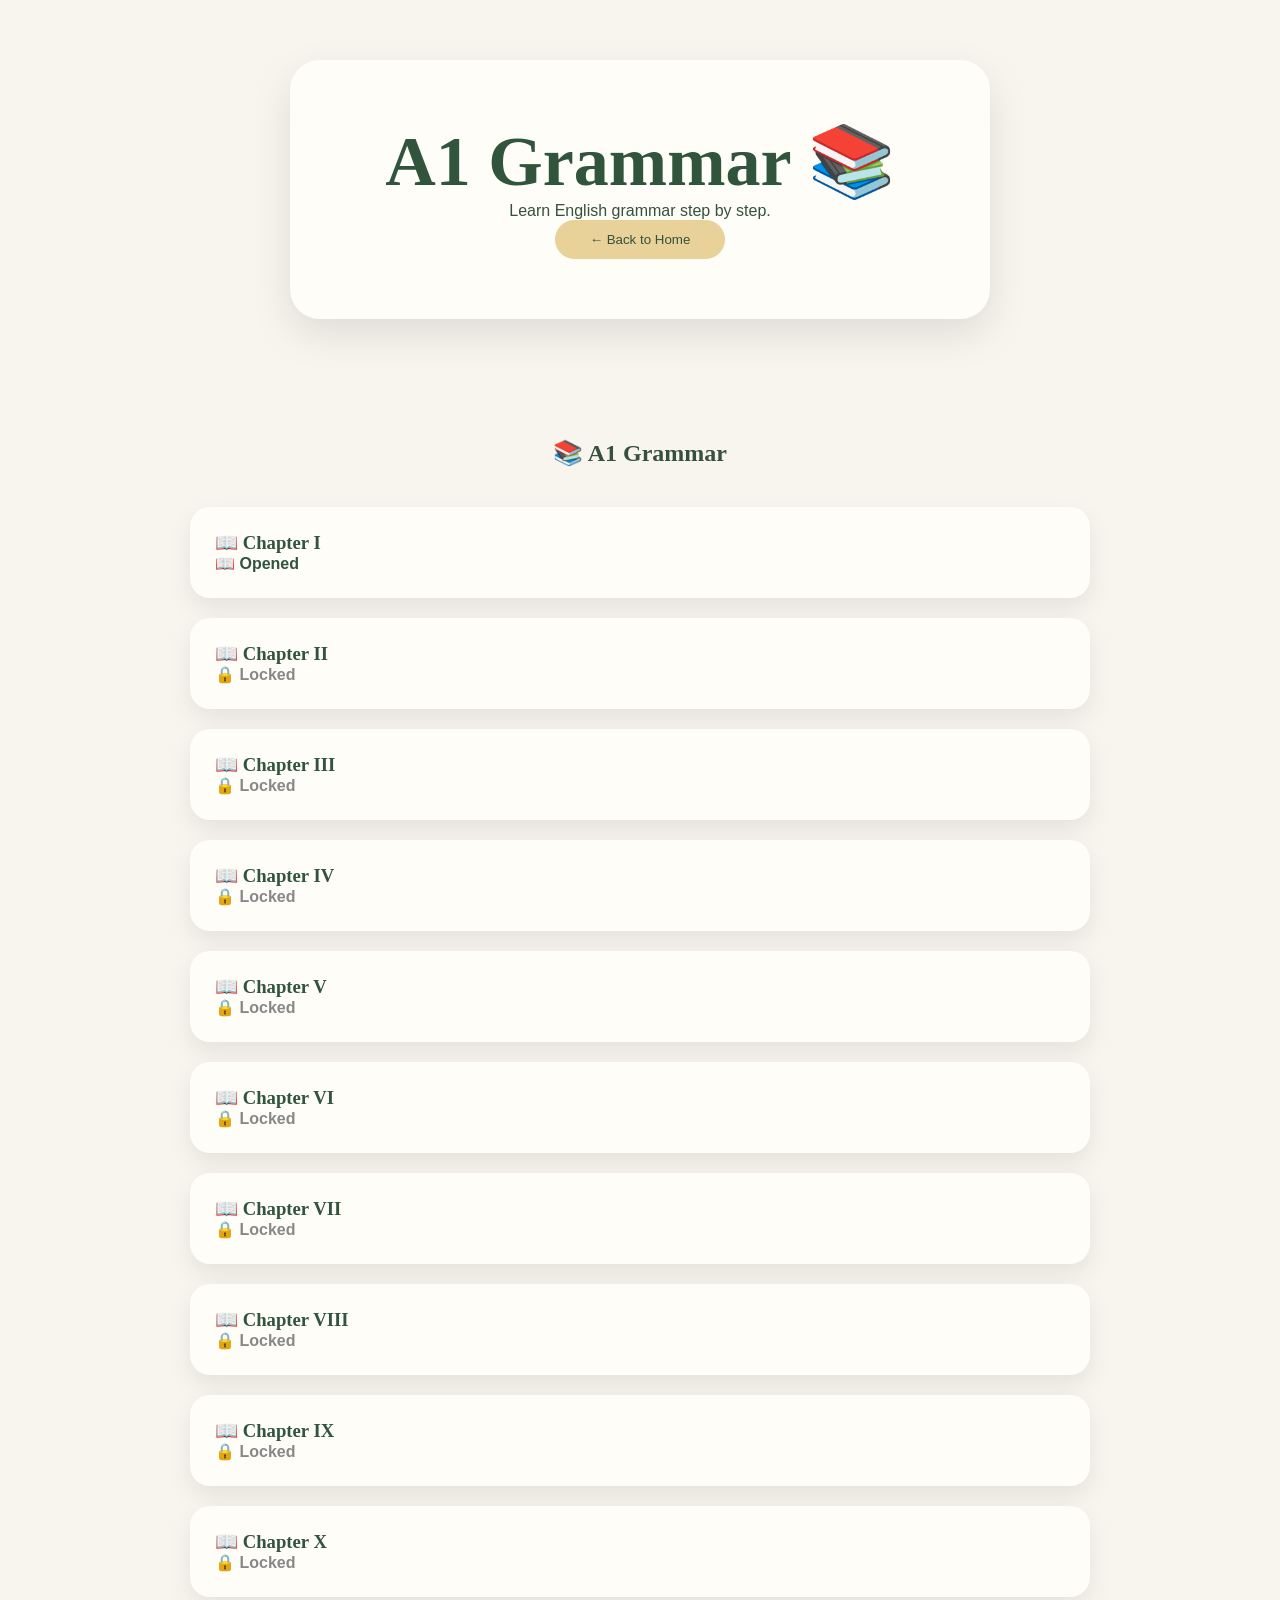
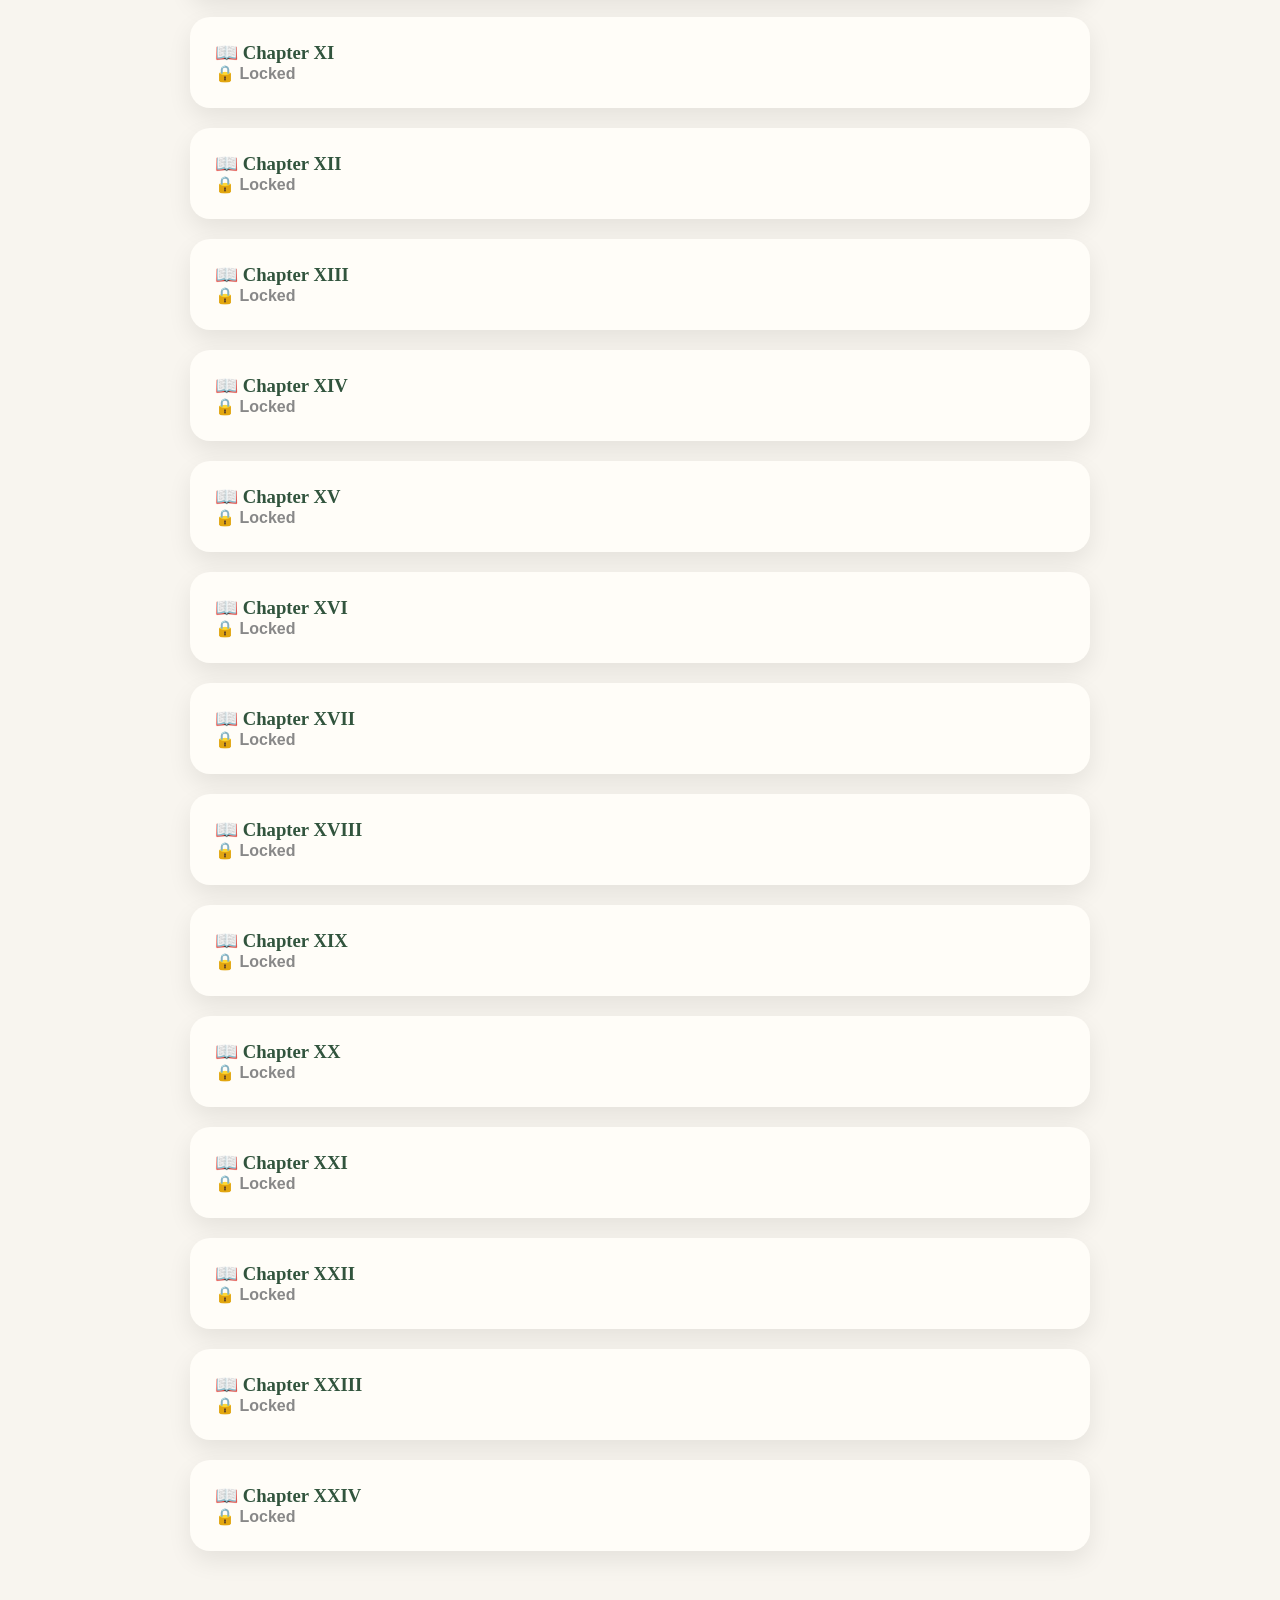
==== a1-grammar.html @ ec6d0ce6 "Update a1-grammar.html" ====
<!DOCTYPE html>
<html lang="en">
<head>
<meta charset="UTF-8">
<meta name="viewport" content="width=device-width, initial-scale=1.0">
<title>A1 Grammar | Moonleaf</title>
<link rel="stylesheet" href="style.css">
</head>

<body>

<header class="hero">
<div class="hero-card">

<h1>A1 Grammar 📚</h1>

<p>Learn English grammar step by step.</p>

<button onclick="location.href='index.html'">
← Back to Home
</button>

</div>
</header>

<section class="grammar-library">

<h2>📚 A1 Grammar</h2>

<div class="chapter-card" onclick="toggleLesson()">

    <h3>📖 Chapter I</h3>

    <span class="opened-text">📖 Opened</span>

</div>

<div id="lesson1" class="lesson-content">

    <h2>The Verb "to be"</h2>

    <h3>📖 Theory</h3>

    <p>
        The verb <b>to be</b> means <b>am / is / are</b>.
        It is one of the most important verbs in English.
    </p>

    <table>

        <tr>
            <th>Subject</th>
            <th>Verb</th>
        </tr>

        <tr>
            <td>I</td>
            <td>am</td>
        </tr>

        <tr>
            <td>He / She / It</td>
            <td>is</td>
        </tr>

        <tr>
            <td>You / We / They</td>
            <td>are</td>
        </tr>

    </table>

    <h3>✨ Examples</h3>

    <p>I am a student.</p>

    <p>She is happy.</p>

    <p>They are friends.</p>

</div>

<div class="chapter-card">
    <h3>📖 Chapter II</h3>
    <span class="locked-text">🔒 Locked</span>
</div>

<div class="chapter-card">
    <h3>📖 Chapter III</h3>
    <span class="locked-text">🔒 Locked</span>
</div>

<div class="chapter-card">
    <h3>📖 Chapter IV</h3>
    <span class="locked-text">🔒 Locked</span>
</div>

<div class="chapter-card">
    <h3>📖 Chapter V</h3>
    <span class="locked-text">🔒 Locked</span>
</div>

<div class="chapter-card">
    <h3>📖 Chapter VI</h3>
    <span class="locked-text">🔒 Locked</span>
</div>

<div class="chapter-card">
    <h3>📖 Chapter VII</h3>
    <span class="locked-text">🔒 Locked</span>
</div>

<div class="chapter-card">
    <h3>📖 Chapter VIII</h3>
    <span class="locked-text">🔒 Locked</span>
</div>

<div class="chapter-card">
    <h3>📖 Chapter IX</h3>
    <span class="locked-text">🔒 Locked</span>
</div>

<div class="chapter-card">
    <h3>📖 Chapter X</h3>
    <span class="locked-text">🔒 Locked</span>
</div>

<div class="chapter-card">
    <h3>📖 Chapter XI</h3>
    <span class="locked-text">🔒 Locked</span>
</div>

<div class="chapter-card">
    <h3>📖 Chapter XII</h3>
    <span class="locked-text">🔒 Locked</span>
</div>

<div class="chapter-card">
    <h3>📖 Chapter XIII</h3>
    <span class="locked-text">🔒 Locked</span>
</div>

<div class="chapter-card">
    <h3>📖 Chapter XIV</h3>
    <span class="locked-text">🔒 Locked</span>
</div>

<div class="chapter-card">
    <h3>📖 Chapter XV</h3>
    <span class="locked-text">🔒 Locked</span>
</div>

<div class="chapter-card">
    <h3>📖 Chapter XVI</h3>
    <span class="locked-text">🔒 Locked</span>
</div>

<div class="chapter-card">
    <h3>📖 Chapter XVII</h3>
    <span class="locked-text">🔒 Locked</span>
</div>

<div class="chapter-card">
    <h3>📖 Chapter XVIII</h3>
    <span class="locked-text">🔒 Locked</span>
</div>

<div class="chapter-card">
    <h3>📖 Chapter XIX</h3>
    <span class="locked-text">🔒 Locked</span>
</div>

<div class="chapter-card">
    <h3>📖 Chapter XX</h3>
    <span class="locked-text">🔒 Locked</span>
</div>

<div class="chapter-card">
    <h3>📖 Chapter XXI</h3>
    <span class="locked-text">🔒 Locked</span>
</div>

<div class="chapter-card">
    <h3>📖 Chapter XXII</h3>
    <span class="locked-text">🔒 Locked</span>
</div>

<div class="chapter-card">
    <h3>📖 Chapter XXIII</h3>
    <span class="locked-text">🔒 Locked</span>
</div>

<div class="chapter-card">
    <h3>📖 Chapter XXIV</h3>
    <span class="locked-text">🔒 Locked</span>
</div>

</section>
---- style.css ----
/* ===== RESET ===== */

*{
    margin:0;
    padding:0;
    box-sizing:border-box;
}

body{
    font-family:'Poppins',sans-serif;
    background:#f8f5ef;
    color:#35513b;
}

/* ===== HERO ===== */

.hero{
    display:flex;
    justify-content:center;
    padding:60px 20px;
}

.hero-card{
    width:700px;
    background:#fffdf8;
    border-radius:30px;
    padding:60px;
    text-align:center;
    box-shadow:0 15px 40px rgba(0,0,0,.1);
}

.line{
    margin:20px 0;
    color:#d2b46d;
}

h1{
    font-family:'Playfair Display',serif;
    font-size:70px;
    color:#31543d;
}

.description{
    max-width:500px;
    margin:25px auto;
    line-height:1.8;
}

/* ===== BUTTONS ===== */

button{
    border:none;
    border-radius:30px;
    padding:12px 35px;
    background:#e8d29a;
    color:#35513b;
    cursor:pointer;
    transition:.3s;
}

button:hover{
    transform:translateY(-3px);
    background:#e2c77c;
}

/* ===== LEVELS ===== */

.levels{
    padding:60px 20px;
    text-align:center;
}

.levels h2{
    font-family:'Playfair Display',serif;
    font-size:42px;
    margin-bottom:40px;
}

/* ===== BOOKS ===== */

.books{
    display:flex;
    flex-direction:column;
    align-items:center;
    gap:30px;
}

.book-row{
    display:flex;
    justify-content:center;
    align-items:flex-start;
    gap:30px;
}

.book{
    width:260px;
    min-height:260px;

    padding:30px;

    border-radius:20px;

    color:white;

    background:linear-gradient(145deg,#4d7058,#2f4938);

    box-shadow:12px 18px 30px rgba(0,0,0,.2);

    transition:.4s;
}

.book:hover{
    transform:translateY(-15px);
}

.book.active{
    transform:translateX(-80px);
}

.book h3{
    font-family:'Playfair Display', serif;
    font-size:36px;
    margin:15px 0;
}

.book p{
    margin:15px 0 20px;
}

.book button{
    margin-top:15px;
}


/* Individual book colors */

.book-row:nth-child(2) .book{
    background:linear-gradient(145deg,#738c59,#4f6940);
}

.book-row:nth-child(3) .book{
    background:linear-gradient(145deg,#7b4a4a,#5c3131);
}

.book-row:nth-child(4) .book{
    background:linear-gradient(145deg,#335746,#223c31);
}

.book-row:nth-child(5) .book{
    background:linear-gradient(145deg,#3c4c78,#25355d);
}

.book-row:nth-child(6) .book{
    background:linear-gradient(145deg,#6a523c,#493625);
}

/* ===== LESSON PANEL ===== */

.lesson-panel{

    width:0;
    max-height:500px;

    opacity:0;

    overflow:hidden;

    background:#fffdf8;

    border-radius:20px;

    padding:0;

    transition:all .4s ease;

    box-shadow:0 15px 30px rgba(0,0,0,.1);

}

.lesson-panel.show{

    width:300px;

    opacity:1;

    padding:25px;

}

.lesson-panel h2{

    font-family:'Playfair Display',serif;

    font-size:28px;

    color:#35513b;

    margin-bottom:20px;

}

.lesson-panel button{

    display:block;

    width:100%;

    margin:10px 0;

    padding:12px;

    border:none;

    border-radius:20px;

    background:#e8d29a;

    color:#35513b;

    cursor:pointer;

    transition:.3s;

}

.lesson-panel button:hover{

    background:#dcc06d;

    transform:translateX(5px);

}

/* ===== TEST SECTION ===== */

.test{

    width:90%;
    max-width:700px;

    margin:80px auto;

    padding:40px;

    background:#fffdf8;

    border-radius:30px;

    text-align:center;

    box-shadow:0 15px 35px rgba(0,0,0,.08);

}

.test h2{

    font-family:'Playfair Display',serif;

    margin-bottom:20px;

}

.test p{

    margin-bottom:25px;

    color:#617563;

}

/* ===== FOOTER ===== */

footer{

    text-align:center;

    padding:40px;

}

footer h3{

    font-family:'Playfair Display',serif;

    margin-bottom:10px;

}

/* ===== RESPONSIVE ===== */

@media(max-width:900px){

    .hero-card{
        width:95%;
        padding:40px;
    }

    h1{
        font-size:50px;
    }

  .book-row{
    display:flex;
    flex-direction:row;
    justify-content:center;
    align-items:flex-start;
    gap:30px;
}

    }

    .book.active{

        transform:none;

    }

    .lesson-panel.show{

        width:260px;

    }

}

/* ===== LEVEL TEST ===== */

.progress{
    width:100%;
    height:12px;
    background:#e7e0cf;
    border-radius:20px;
    overflow:hidden;
    margin:25px 0;
}

.progress-bar{
    width:0%;
    height:100%;
    background:#6f8c6b;
    transition:.4s;
}

.answers{
    display:grid;
    gap:15px;
    margin:30px 0;
}

.answers button{
    width:100%;
    padding:15px;
}

.answers button.selected{
    background:#a8c89b;
    color:#fff;
}


/* ===== Grammar Chapters ===== */

.grammar-library{

    width:90%;
    max-width:900px;

    margin:60px auto;

}

.grammar-library h2{

    text-align:center;

    margin-bottom:40px;

    font-family:'Playfair Display',serif;

}

.chapter-card{

    background:#fffdf8;

    border-radius:20px;

    padding:25px;

    margin-bottom:20px;

    box-shadow:0 10px 25px rgba(0,0,0,.08);

    cursor:pointer;

    transition:.3s;

}

.chapter-card:hover{

    transform:translateY(-5px);

}

.chapter-card h3{

    font-family:'Playfair Display',serif;

    color:#31543d;

}

.chapter-card p{

    margin:10px 0;

    color:#617563;

}

.opened-text{

    color:#31543d;

    font-weight:600;

}

.locked{

    opacity:.6;

    cursor:not-allowed;

}

.locked-text{

    color:#888;

    font-weight:600;

}


.lesson-content{

    display:none;

    background:#fffdf8;

    padding:30px;

    margin-top:-10px;

    margin-bottom:30px;

    border-radius:20px;

    box-shadow:0 10px 25px rgba(0,0,0,.08);

}

.lesson-content.show{

    display:block;

}

.lesson-content h2{

    font-family:'Playfair Display',serif;

    margin-bottom:20px;

}

.lesson-content table{

    width:100%;

    border-collapse:collapse;

    margin:20px 0;

}

.lesson-content th,
.lesson-content td{

    border:1px solid #ddd;

    padding:12px;

    text-align:center;

}

.lesson-content th{

    background:#e8d29a;

}
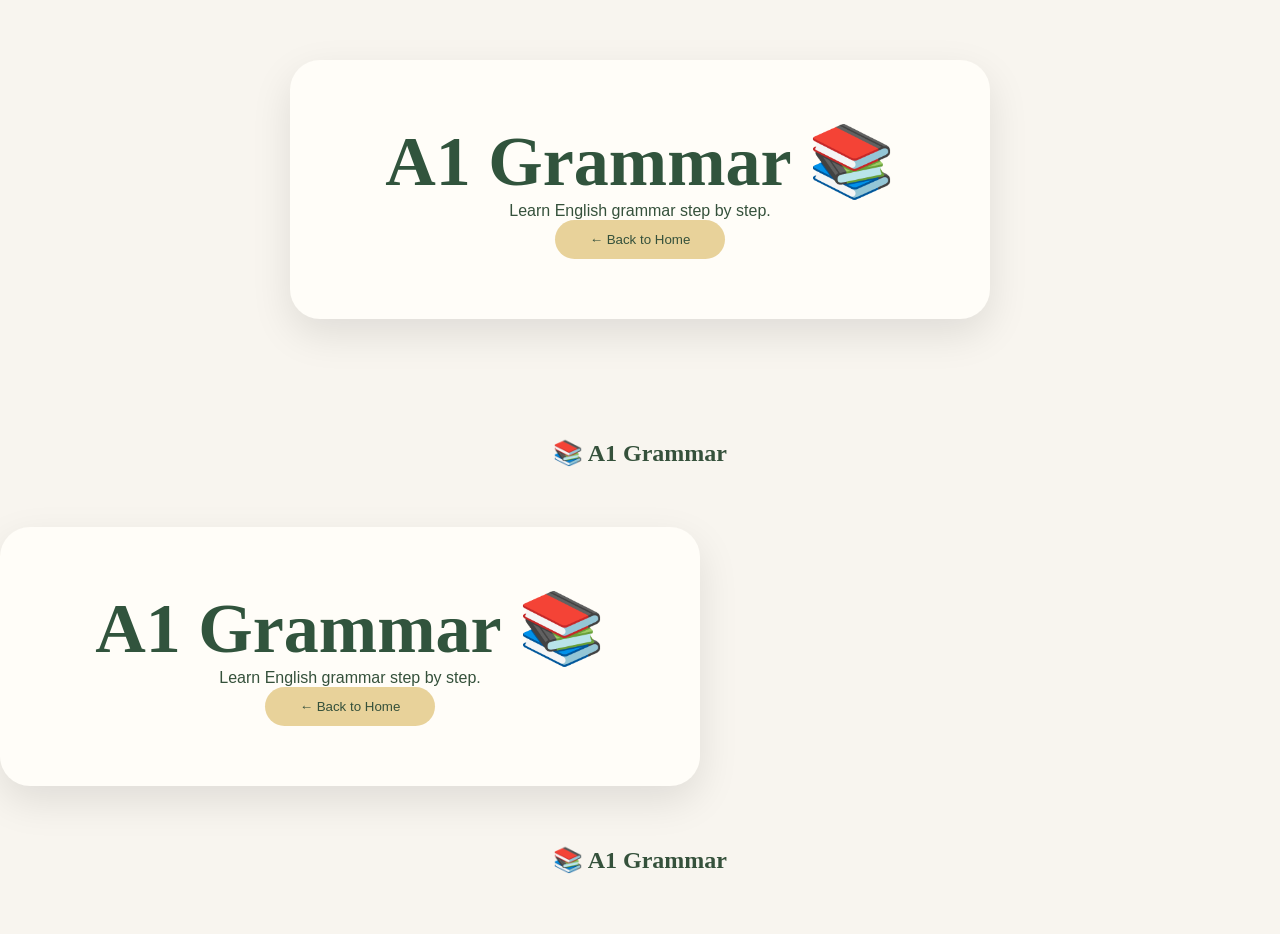
==== commit 4aaf50d8: "Update a1-grammar.html" ====
--- a/a1-grammar.html
+++ b/a1-grammar.html
@@ -10,6 +10,7 @@
 <body>
 
 <header class="hero">
+
 <div class="hero-card">
 
 <h1>A1 Grammar 📚</h1>
@@ -21,178 +22,59 @@
 </button>
 
 </div>
+
 </header>
 
 <section class="grammar-library">
 
 <h2>📚 A1 Grammar</h2>
 
-<div class="chapter-card" onclick="toggleLesson()">
+<!-- Chapters will be created automatically -->
+<div id="chapter-list"></div>
 
-    <h3>📖 Chapter I</h3>
+<!-- Lesson -->
+<div id="lesson-container">
 
-    <span class="opened-text">📖 Opened</span>
+    <!-- PASTE YOUR lesson1 HERE -->
 
 </div>
 
-<div id="lesson1" class="lesson-content">
+</section>
 
-    <h2>The Verb "to be"</h2>
+<div class="hero-card">
 
-    <h3>📖 Theory</h3>
+<h1>A1 Grammar 📚</h1>
 
-    <p>
-        The verb <b>to be</b> means <b>am / is / are</b>.
-        It is one of the most important verbs in English.
-    </p>
+<p>Learn English grammar step by step.</p>
 
-    <table>
-
-        <tr>
-            <th>Subject</th>
-            <th>Verb</th>
-        </tr>
-
-        <tr>
-            <td>I</td>
-            <td>am</td>
-        </tr>
-
-        <tr>
-            <td>He / She / It</td>
-            <td>is</td>
-        </tr>
-
-        <tr>
-            <td>You / We / They</td>
-            <td>are</td>
-        </tr>
-
-    </table>
-
-    <h3>✨ Examples</h3>
-
-    <p>I am a student.</p>
-
-    <p>She is happy.</p>
-
-    <p>They are friends.</p>
+<button onclick="location.href='index.html'">
+← Back to Home
+</button>
 
 </div>
 
-<div class="chapter-card">
-    <h3>📖 Chapter II</h3>
-    <span class="locked-text">🔒 Locked</span>
-</div>
+</header>
 
-<div class="chapter-card">
-    <h3>📖 Chapter III</h3>
-    <span class="locked-text">🔒 Locked</span>
-</div>
+<section class="grammar-library">
 
-<div class="chapter-card">
-    <h3>📖 Chapter IV</h3>
-    <span class="locked-text">🔒 Locked</span>
-</div>
+<h2>📚 A1 Grammar</h2>
 
-<div class="chapter-card">
-    <h3>📖 Chapter V</h3>
-    <span class="locked-text">🔒 Locked</span>
-</div>
+<!-- Chapters will be created automatically -->
+<div id="chapter-list"></div>
 
-<div class="chapter-card">
-    <h3>📖 Chapter VI</h3>
-    <span class="locked-text">🔒 Locked</span>
-</div>
+<!-- Lesson -->
+<div id="lesson-container">
 
-<div class="chapter-card">
-    <h3>📖 Chapter VII</h3>
-    <span class="locked-text">🔒 Locked</span>
-</div>
+    <!-- PASTE YOUR lesson1 HERE -->
 
-<div class="chapter-card">
-    <h3>📖 Chapter VIII</h3>
-    <span class="locked-text">🔒 Locked</span>
-</div>
-
-<div class="chapter-card">
-    <h3>📖 Chapter IX</h3>
-    <span class="locked-text">🔒 Locked</span>
-</div>
-
-<div class="chapter-card">
-    <h3>📖 Chapter X</h3>
-    <span class="locked-text">🔒 Locked</span>
-</div>
-
-<div class="chapter-card">
-    <h3>📖 Chapter XI</h3>
-    <span class="locked-text">🔒 Locked</span>
-</div>
-
-<div class="chapter-card">
-    <h3>📖 Chapter XII</h3>
-    <span class="locked-text">🔒 Locked</span>
-</div>
-
-<div class="chapter-card">
-    <h3>📖 Chapter XIII</h3>
-    <span class="locked-text">🔒 Locked</span>
-</div>
-
-<div class="chapter-card">
-    <h3>📖 Chapter XIV</h3>
-    <span class="locked-text">🔒 Locked</span>
-</div>
-
-<div class="chapter-card">
-    <h3>📖 Chapter XV</h3>
-    <span class="locked-text">🔒 Locked</span>
-</div>
-
-<div class="chapter-card">
-    <h3>📖 Chapter XVI</h3>
-    <span class="locked-text">🔒 Locked</span>
-</div>
-
-<div class="chapter-card">
-    <h3>📖 Chapter XVII</h3>
-    <span class="locked-text">🔒 Locked</span>
-</div>
-
-<div class="chapter-card">
-    <h3>📖 Chapter XVIII</h3>
-    <span class="locked-text">🔒 Locked</span>
-</div>
-
-<div class="chapter-card">
-    <h3>📖 Chapter XIX</h3>
-    <span class="locked-text">🔒 Locked</span>
-</div>
-
-<div class="chapter-card">
-    <h3>📖 Chapter XX</h3>
-    <span class="locked-text">🔒 Locked</span>
-</div>
-
-<div class="chapter-card">
-    <h3>📖 Chapter XXI</h3>
-    <span class="locked-text">🔒 Locked</span>
-</div>
-
-<div class="chapter-card">
-    <h3>📖 Chapter XXII</h3>
-    <span class="locked-text">🔒 Locked</span>
-</div>
-
-<div class="chapter-card">
-    <h3>📖 Chapter XXIII</h3>
-    <span class="locked-text">🔒 Locked</span>
-</div>
-
-<div class="chapter-card">
-    <h3>📖 Chapter XXIV</h3>
-    <span class="locked-text">🔒 Locked</span>
 </div>
 
 </section>
+
+<script src="chapters.js"></script>
+<script src="script.js"></script>
+
+</body>
+</html>
+</body>
+</html>
--- a/style.css
+++ b/style.css
@@ -502,3 +502,159 @@
     background:#e8d29a;
 
 }
+
+
+.answer-btn{
+
+    margin:5px;
+
+    transition:.3s;
+
+}
+
+.answer-btn.selected{
+
+    background:#7aa874;
+
+    color:white;
+
+}
+
+.lesson-buttons{
+
+    display:flex;
+
+    gap:20px;
+
+    justify-content:center;
+
+    margin-top:40px;
+
+}
+
+.check-btn,
+.finish-btn{
+
+    padding:14px 30px;
+
+    border:none;
+
+    border-radius:14px;
+
+    font-size:16px;
+
+    cursor:pointer;
+
+    transition:.3s;
+
+}
+
+.check-btn{
+
+    background:#d7e7d1;
+
+    color:#31543d;
+
+}
+
+.check-btn:hover{
+
+    background:#bfd7b6;
+
+}
+
+.finish-btn{
+
+    background:#f2e7b5;
+
+    color:#6b5b1f;
+
+}
+
+.finish-btn:hover{
+
+    background:#e7d98e;
+
+}
+
+
+.lesson-buttons{
+
+    display:flex;
+
+    justify-content:center;
+
+    gap:20px;
+
+    margin-top:40px;
+
+}
+
+.check-btn,
+.finish-btn{
+
+    padding:14px 28px;
+
+    border:none;
+
+    border-radius:12px;
+
+    cursor:pointer;
+
+    font-size:16px;
+
+    transition:.3s;
+
+}
+
+.check-btn{
+
+    background:#c9e4c5;
+
+    color:#2f5233;
+
+}
+
+.check-btn:hover{
+
+    background:#aed8a7;
+
+}
+
+.finish-btn{
+
+    background:#ecdca6;
+
+    color:#66531b;
+
+}
+
+.finish-btn:disabled{
+
+    background:#d9d9d9;
+
+    color:#888;
+
+    cursor:not-allowed;
+
+    opacity:.7;
+
+}
+
+.finish-btn:not(:disabled):hover{
+
+    background:#e4cf86;
+
+}
+
+#practice-result{
+
+    margin-top:20px;
+
+    text-align:center;
+
+    font-weight:600;
+
+    font-size:18px;
+
+}
